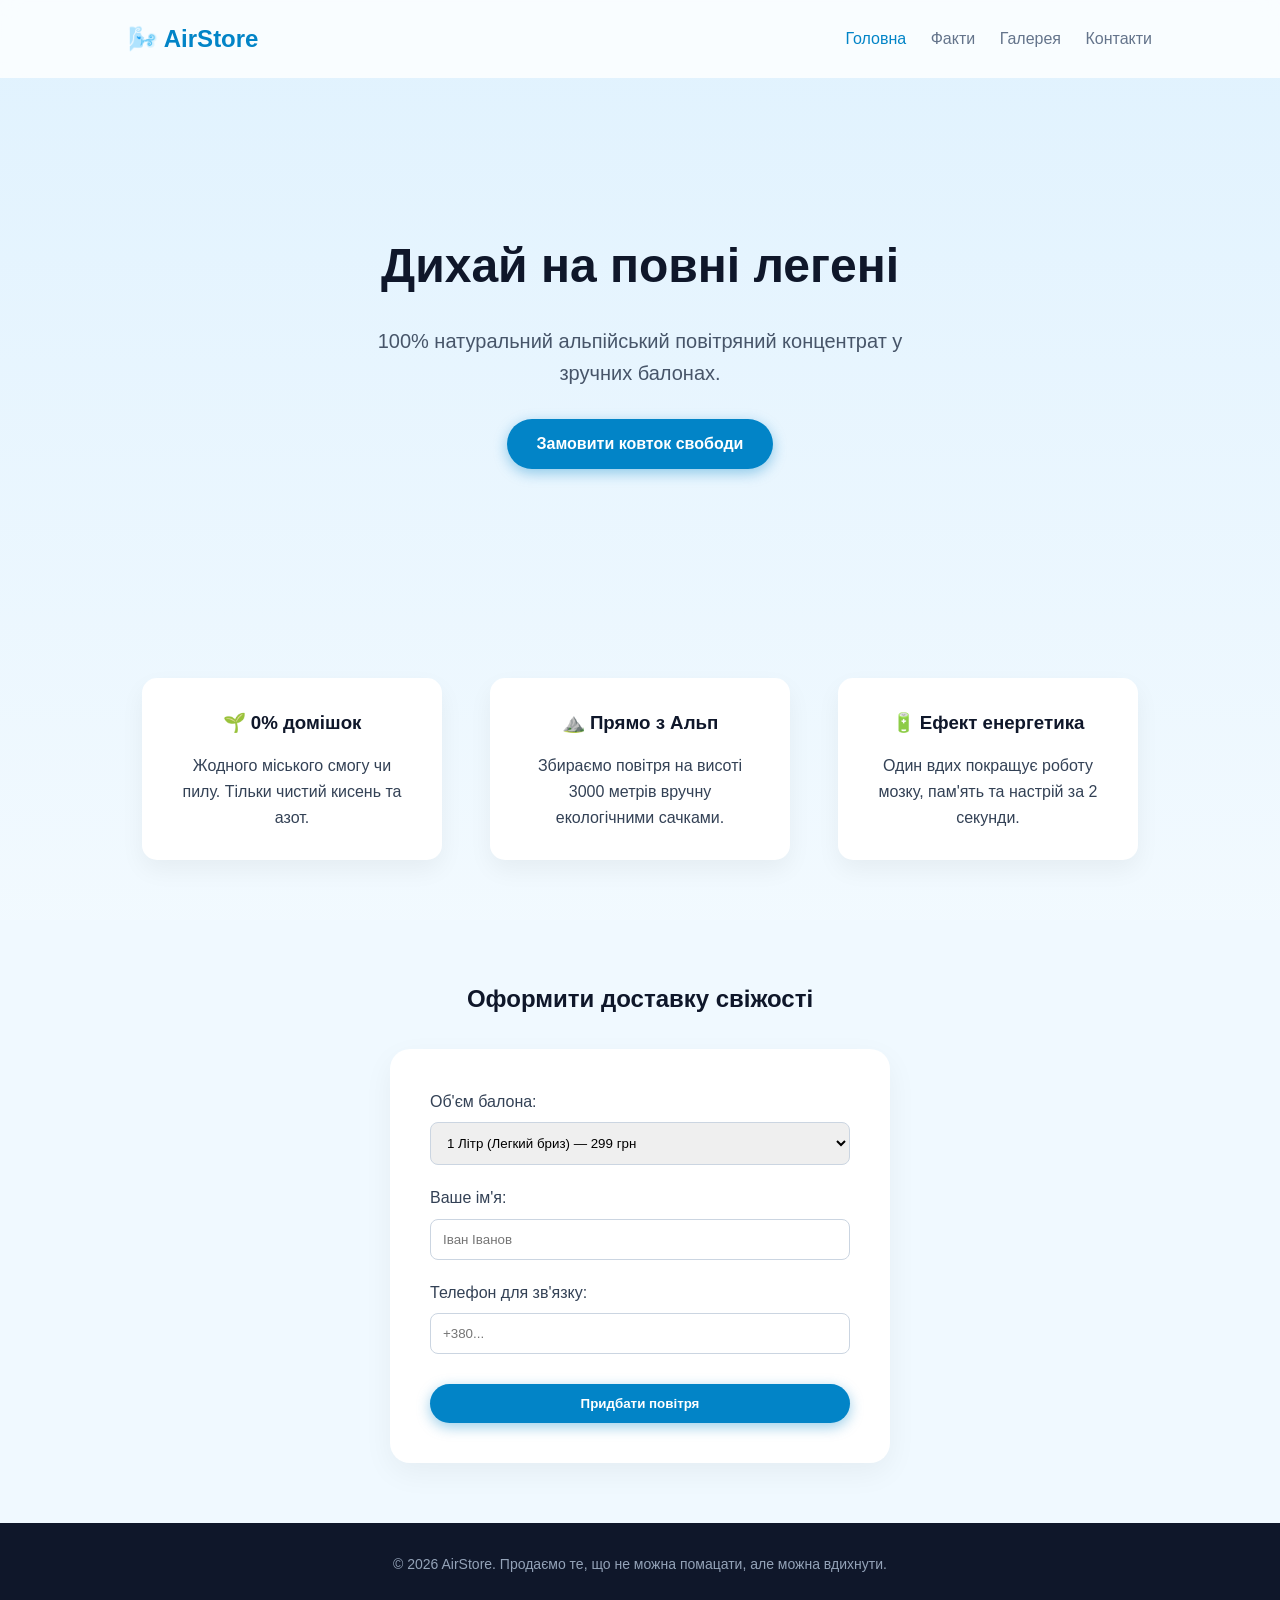
==== index.html @ 82db98d5 "Add files via upload" ====
<!DOCTYPE html>
<html lang="uk">
<head>
    <meta charset="UTF-8">
    <meta name="viewport" content="width=device-width, initial-scale=1.0">
    <title>AirStore — Купити Чисте Повітря</title>
    <link rel="stylesheet" href="./style.css">
</head>
<body>
    <header class="header">
        <div class="logo">🌬️ AirStore</div>
        <nav class="nav">
            <a href="index.html" class="active">Головна</a>
            <a href="facts.html">Факти</a>
            <a href="gallery.html">Галерея</a>
            <a href="contact.html">Контакти</a>
        </nav>
    </header>
    <section class="hero">
        <h1>Дихай на повні легені</h1>
        <p>100% натуральний альпійський повітряний концентрат у зручних балонах.</p>
        <a href="#order" class="btn">Замовити ковток свободи</a>
    </section>
    <section class="features">
        <div class="feature-card">
            <h3>🌱 0% домішок</h3>
            <p>Жодного міського смогу чи пилу. Тільки чистий кисень та азот.</p>
        </div>
        <div class="feature-card">
            <h3>⛰️ Прямо з Альп</h3>
            <p>Збираємо повітря на висоті 3000 метрів вручну екологічними сачками.</p>
        </div>
        <div class="feature-card">
            <h3>🔋 Ефект енергетика</h3>
            <p>Один вдих покращує роботу мозку, пам'ять та настрій за 2 секунди.</p>
        </div>
    </section>
    <section id="order" class="order-section">
        <h2>Оформити доставку свіжості</h2>
        <form class="order-form" onsubmit="alert('Дякуємо! Ваше повітря вже летить до вас!'); return false;">
            <div class="form-group">
                <label for="volume">Об'єм балона:</label>
                <select id="volume" name="volume">
                    <option value="1">1 Літр (Легкий бриз) — 299 грн</option>
                    <option value="5">5 Літрів (Гірський шторм) — 999 грн</option>
                    <option value="0">0 Літрів (Екстракт нічого) — Безкоштовно</option>
                </select>
            </div>
            <div class="form-group">
                <label for="name">Ваше ім'я:</label>
                <input type="text" id="name" placeholder="Іван Іванов" required>
            </div>
            <div class="form-group">
                <label for="phone">Телефон для зв'язку:</label>
                <input type="tel" id="phone" placeholder="+380..." required>
            </div>
            <button type="submit" class="btn btn-submit">Придбати повітря</button>
        </form>
    </section>
    <footer class="footer">
        <p>© 2026 AirStore. Продаємо те, що не можна помацати, але можна вдихнути.</p>
    </footer>
</body>
</html>
---- style.css ----
* {
    margin: 0;
    padding: 0;
    box-sizing: border-box;
    font-family: 'Segoe UI', Tahoma, Geneva, Verdana, sans-serif;
}

body {
    background: linear-gradient(180deg, #e0f2fe 0%, #ffffff 100%);
    color: #334155;
    line-height: 1.6;
}

.header {
    display: flex;
    justify-content: space-between;
    align-items: center;
    padding: 20px 10%;
    background: rgba(255, 255, 255, 0.8);
    backdrop-filter: blur(10px);
    position: sticky;
    top: 0;
    z-index: 100;
}

.logo {
    font-size: 24px;
    font-weight: bold;
    color: #0284c7;
}

.nav a {
    text-decoration: none;
    color: #64748b;
    margin-left: 20px;
    font-weight: 500;
    transition: color 0.3s;
}

.nav a:hover, .nav a.active {
    color: #0284c7;
}

.hero {
    text-align: center;
    padding: 100px 20px;
    background: url('../images/banner.jpg') no-repeat center center/cover;
    min-height: 60vh;
    display: flex;
    flex-direction: column;
    justify-content: center;
    align-items: center;
}

.hero h1 {
    font-size: 48px;
    color: #0f172a;
    margin-bottom: 20px;
}

.hero p {
    font-size: 20px;
    margin-bottom: 30px;
    max-width: 600px;
    color: #475569;
}

.btn {
    display: inline-block;
    background: #0284c7;
    color: #fff;
    padding: 12px 30px;
    text-decoration: none;
    border-radius: 30px;
    font-weight: bold;
    box-shadow: 0 4px 14px rgba(2, 132, 199, 0.4);
    transition: transform 0.2s, background 0.2s;
    border: none;
    cursor: pointer;
}

.btn:hover {
    background: #0369a1;
    transform: translateY(-2px);
}

.features {
    display: flex;
    justify-content: space-around;
    flex-wrap: wrap;
    padding: 60px 10%;
    gap: 20px;
}

.feature-card {
    background: #fff;
    padding: 30px;
    border-radius: 15px;
    width: 300px;
    text-align: center;
    box-shadow: 0 10px 25px rgba(0,0,0,0.05);
}

.feature-card h3 {
    margin-bottom: 15px;
    color: #0f172a;
}

.order-section {
    background: #f0f9ff;
    padding: 60px 20px;
    text-align: center;
}

.order-section h2 {
    margin-bottom: 30px;
    color: #0f172a;
}

.order-form {
    max-width: 500px;
    margin: 0 auto;
    background: #fff;
    padding: 40px;
    border-radius: 20px;
    box-shadow: 0 10px 30px rgba(0,0,0,0.05);
    text-align: left;
}

.form-group {
    margin-bottom: 20px;
}

.form-group label {
    display: block;
    margin-bottom: 8px;
    font-weight: 500;
}

.form-group input, .form-group select {
    width: 100%;
    padding: 12px;
    border: 1px solid #cbd5e1;
    border-radius: 8px;
    outline: none;
}

.form-group input:focus, .form-group select:focus {
    border-color: #0284c7;
}

.btn-submit {
    width: 100%;
    margin-top: 100px;
    margin-top: 10px;
}

.footer {
    text-align: center;
    padding: 30px;
    background: #0f172a;
    color: #94a3b8;
    font-size: 14px;
}
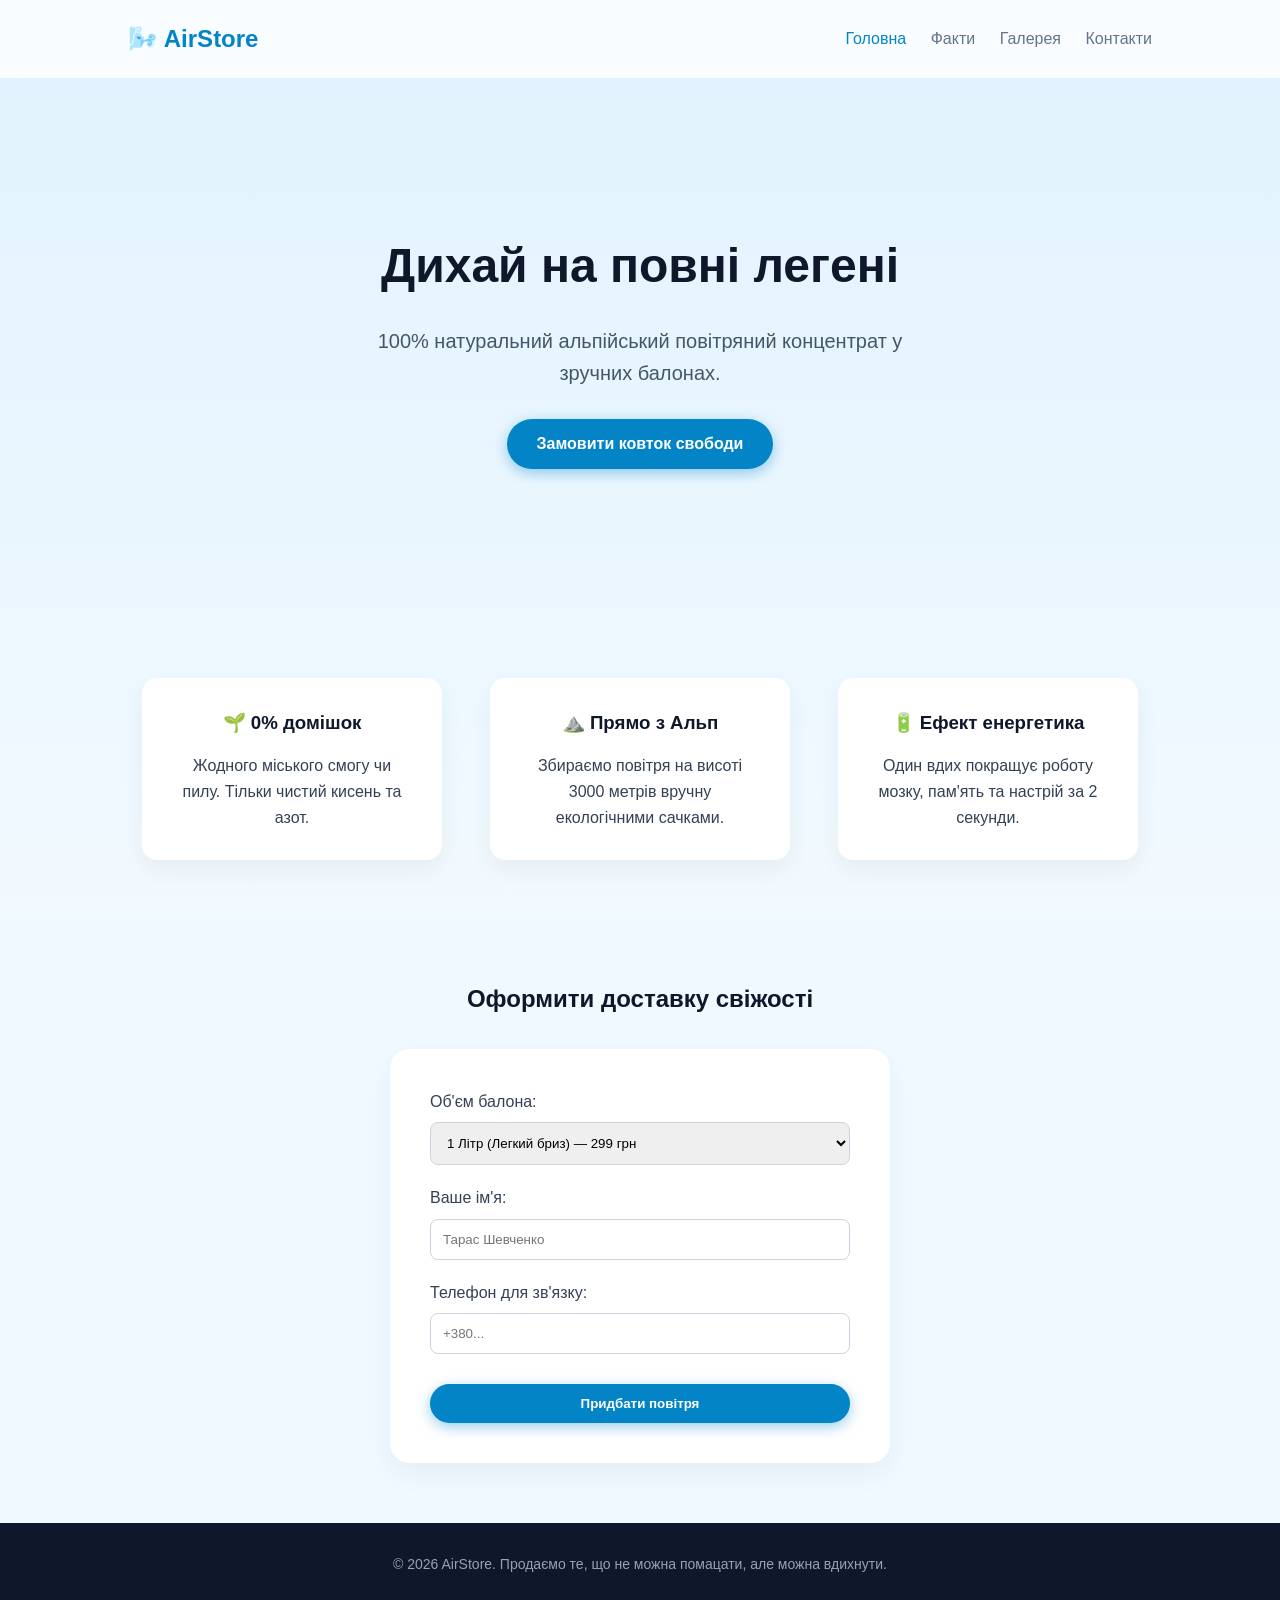
==== commit f942a688: "Update index.html" ====
--- a/index.html
+++ b/index.html
@@ -48,7 +48,7 @@
             </div>
             <div class="form-group">
                 <label for="name">Ваше ім'я:</label>
-                <input type="text" id="name" placeholder="Іван Іванов" required>
+                <input type="text" id="name" placeholder="Тарас Шевченко" required>
             </div>
             <div class="form-group">
                 <label for="phone">Телефон для зв'язку:</label>
@@ -61,4 +61,4 @@
         <p>© 2026 AirStore. Продаємо те, що не можна помацати, але можна вдихнути.</p>
     </footer>
 </body>
-</html>+</html>
